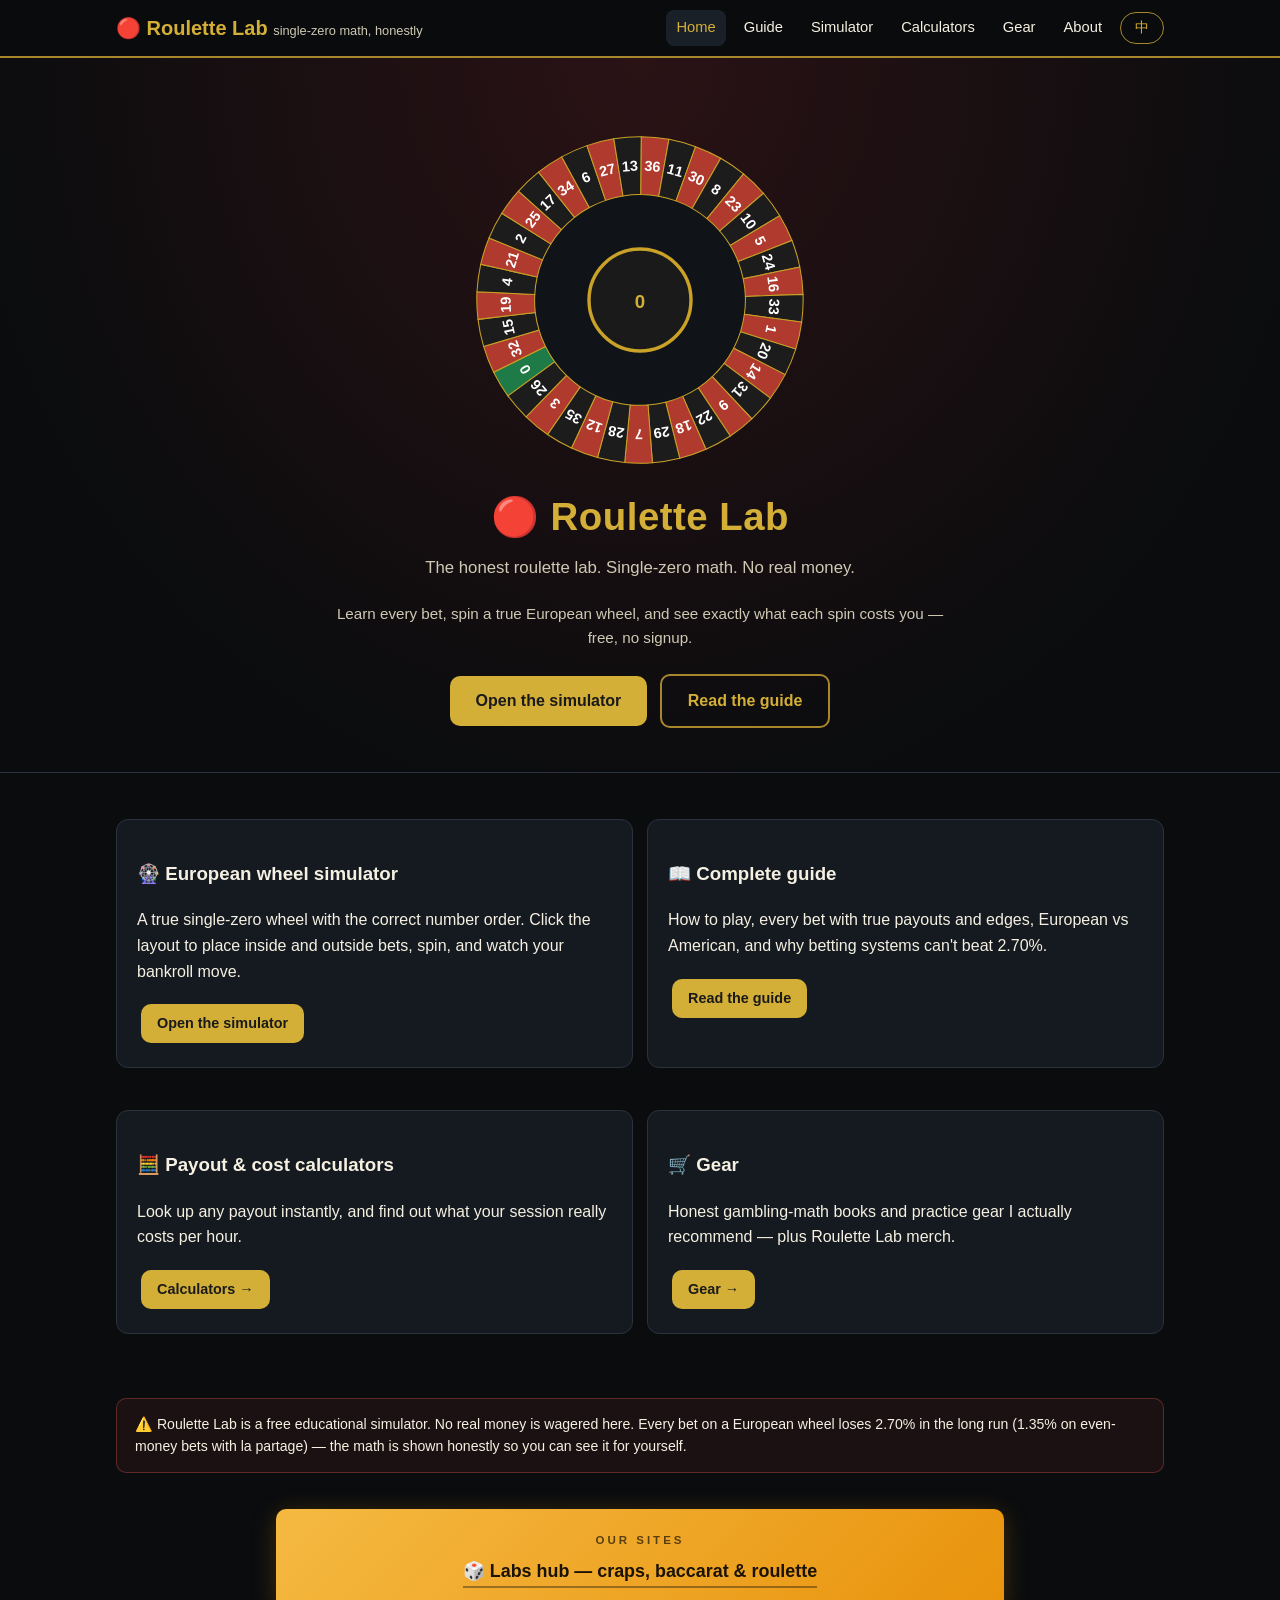
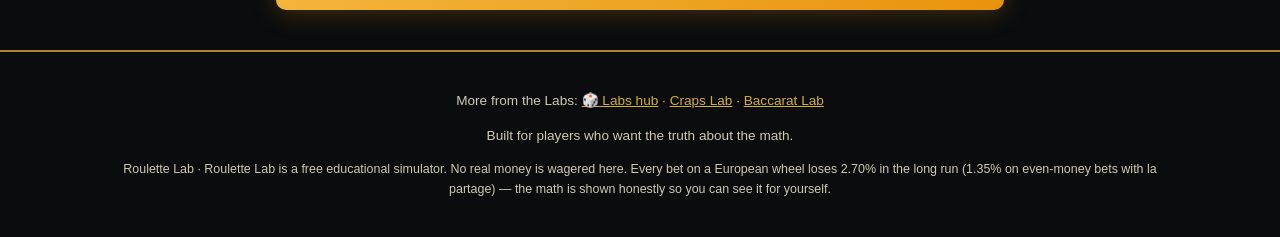
==== index.html @ 087f4b53 "Roulette Lab: full site launch (EN+ZH)" ====
<!DOCTYPE html>
<html lang="en">
<head>
<meta charset="utf-8">
<meta name="viewport" content="width=device-width, initial-scale=1">
<title>Roulette Lab — The Honest European Roulette Guide & Simulator</title>
<meta name="description" content="Free European roulette simulator with true single-zero math, complete betting guide, payout calculators. No real money.">
<link rel="stylesheet" href="styles.css">
<script src="i18n.js"></script>
<!-- AdSense: paste verification/auto-ads script here -->
</head>
<body>
<script>document.write(navHTML('index.html'));</script>

<div class="hero">
  <div class="wrap">
    <div class="wheel-wrap"><svg class="wheel" id="heroWheel" viewBox="0 0 200 200"></svg></div>
    <h1>🔴 Roulette Lab</h1>
    <p class="sub" data-i18n="hero_tag"></p>
    <p class="sub" data-i18n="hero_sub" style="font-size:.95rem"></p>
    <a class="btn" href="simulator.html" data-i18n="cta_sim"></a>
    <a class="btn ghost" href="guide.html" data-i18n="cta_guide"></a>
  </div>
</div>

<div class="wrap">
  <section class="block">
    <div class="grid cols2">
      <div class="card">
        <h3>🎡 <span data-i18n="feat_sim_t"></span></h3>
        <p data-i18n="feat_sim_d"></p>
        <a class="btn small" href="simulator.html" data-i18n="cta_sim"></a>
      </div>
      <div class="card">
        <h3>📖 <span data-i18n="feat_guide_t"></span></h3>
        <p data-i18n="feat_guide_d"></p>
        <a class="btn small" href="guide.html" data-i18n="cta_guide"></a>
      </div>
      <div class="card">
        <h3>🧮 <span data-i18n="feat_calc_t"></span></h3>
        <p data-i18n="feat_calc_d"></p>
        <a class="btn small" href="calculators.html">Calculators →</a>
      </div>
      <div class="card">
        <h3>🛒 <span data-i18n="feat_gear_t"></span></h3>
        <p data-i18n="feat_gear_d"></p>
        <a class="btn small" href="gear.html">Gear →</a>
      </div>
    </div>
  </section>

  <script>document.write(disclosure());</script>
  </div>

<script>document.write(adSlot());</script>
<script>document.write(footerHTML());</script>
<script src="roulette-wheel.js"></script>
<script>
drawWheel(document.getElementById('heroWheel'), -1);
let ha=0; setInterval(()=>{ ha=(ha+9)%360; drawWheel(document.getElementById('heroWheel'), ha); }, 120);
</script>
</body>
</html>
---- styles.css ----
/* Roulette Lab — European wheel theme, mobile-first. Adapted from the Labs family conventions. */
:root{
  --felt:#101418; --felt-dark:#0a0c0e; --felt-light:#1a2027;
  --gold:#d4af37; --gold-dim:#a8872c;
  --cream:#f5f0e1; --cream-dim:#cfc9b4;
  --red:#c0392b; --red-bright:#e05252; --green:#1e7a46; --blue:#5aa9e6;
  --card:#141a20; --line:#2a333d;
  --radius:12px;
}
*{box-sizing:border-box}
html{-webkit-text-size-adjust:100%}
body{
  margin:0; background:var(--felt-dark); color:var(--cream);
  font-family:-apple-system,BlinkMacSystemFont,"Segoe UI",Roboto,"Helvetica Neue",Arial,"PingFang TC","Microsoft JhengHei",sans-serif;
  line-height:1.6;
}
a{color:var(--gold)}
.wrap{max-width:1080px;margin:0 auto;padding:0 16px}
/* ---------- header / nav ---------- */
header.site{position:sticky;top:0;z-index:50;background:rgba(10,12,14,.96);border-bottom:2px solid var(--gold-dim);backdrop-filter:blur(4px)}
.nav{display:flex;align-items:center;gap:8px;padding:10px 16px;max-width:1080px;margin:0 auto;flex-wrap:wrap}
.brand{font-weight:800;font-size:1.25rem;color:var(--gold);text-decoration:none;margin-right:auto;white-space:nowrap}
.brand small{color:var(--cream-dim);font-weight:400;font-size:.8rem}
.nav a.nl{color:var(--cream);text-decoration:none;padding:6px 10px;border-radius:8px;font-size:.92rem;white-space:nowrap}
.nav a.nl:hover,.nav a.nl.active{background:var(--felt-light);color:var(--gold)}
.langbtn{background:transparent;border:1px solid var(--gold-dim);color:var(--gold);border-radius:999px;padding:6px 14px;font-size:.85rem;cursor:pointer;white-space:nowrap}
.langbtn:hover{background:var(--gold);color:#1a1a1a}
/* ---------- hero ---------- */
.hero{background:radial-gradient(ellipse at 50% 0%,#2a1215,#0a0c0e 75%);text-align:center;padding:56px 16px 40px;border-bottom:1px solid var(--line)}
.hero h1{margin:0 0 8px;font-size:2.4rem;color:var(--gold);letter-spacing:.5px}
.hero p.sub{color:var(--cream-dim);max-width:640px;margin:0 auto 20px;font-size:1.05rem}
.btn{display:inline-block;background:var(--gold);color:#1a1a1a;font-weight:700;border:none;border-radius:10px;padding:12px 26px;font-size:1rem;cursor:pointer;text-decoration:none;margin:4px}
.btn:hover{background:#e8c34a}
.btn.ghost{background:transparent;color:var(--gold);border:2px solid var(--gold-dim)}
.btn.ghost:hover{border-color:var(--gold);color:var(--gold)}
.btn.danger{background:var(--red-bright);color:#fff}
.btn.small{padding:8px 16px;font-size:.9rem}
/* ---------- wheel ---------- */
.wheel-wrap{display:flex;justify-content:center;margin:16px 0}
.wheel{width:min(340px,80vw);height:min(340px,80vw)}
.wheel-ball{transition:transform 2.2s cubic-bezier(.15,.85,.25,1)}
/* ---------- roulette layout ---------- */
.rlayout{background:#0d5c3f;border:3px solid #6b4f1d;border-radius:18px;padding:14px;margin:16px 0;user-select:none}
.rgrid{display:grid;grid-template-columns:52px repeat(12,1fr);gap:3px;max-width:760px;margin:0 auto}
.rnum{aspect-ratio:1;display:flex;align-items:center;justify-content:center;font-weight:800;font-size:.85rem;border-radius:6px;cursor:pointer;color:#fff;position:relative;border:1px solid rgba(255,255,255,.25)}
.rnum.red{background:#b03a2e}.rnum.black{background:#1c1c1c}.rnum.zero{background:#1e7a46;grid-row:span 3}
.rnum:hover{filter:brightness(1.35)}
.rnum .chip{position:absolute;top:-7px;right:-5px;background:var(--gold);color:#1a1a1a;font-size:.6rem;font-weight:700;border-radius:999px;padding:1px 6px;z-index:2}
.rnum.winner{outline:3px solid var(--gold);outline-offset:2px;animation:pulse 1s}
@keyframes pulse{0%{transform:scale(1)}50%{transform:scale(1.12)}100%{transform:scale(1)}}
.rout{grid-column:span 4;display:flex;align-items:center;justify-content:center;font-weight:700;font-size:.8rem;border-radius:6px;cursor:pointer;padding:10px 4px;border:1px solid rgba(255,255,255,.25);background:#23404f;color:var(--cream);position:relative}
.rout:hover{filter:brightness(1.3)}
.rout .chip{position:absolute;top:-7px;right:-5px;background:var(--gold);color:#1a1a1a;font-size:.6rem;font-weight:700;border-radius:999px;padding:1px 6px;z-index:2}
.rout.even{background:#3a2b1a}
.chiprack{display:flex;gap:8px;justify-content:center;margin:12px 0;flex-wrap:wrap}
.pchip{width:52px;height:52px;border-radius:50%;display:flex;align-items:center;justify-content:center;font-weight:800;cursor:pointer;border:3px dashed rgba(255,255,255,.5);color:#fff;font-size:.8rem}
.pchip.sel{outline:3px solid var(--gold);outline-offset:3px}
/* ---------- cards / sections ---------- */
section.block{padding:32px 0}
h2.sec{color:var(--gold);border-bottom:2px solid var(--line);padding-bottom:8px;margin-top:0}
.card{background:var(--card);border:1px solid var(--line);border-radius:var(--radius);padding:20px;margin:14px 0}
.grid{display:grid;gap:14px}
@media(min-width:720px){.grid.cols2{grid-template-columns:1fr 1fr}.grid.cols3{grid-template-columns:1fr 1fr 1fr}}
.kv{display:flex;justify-content:space-between;padding:6px 0;border-bottom:1px dashed var(--line)}
.kv:last-child{border-bottom:none}
.kv b{color:var(--gold)}
.pos{color:var(--green)} .neg{color:var(--red-bright)}
.pill{display:inline-block;background:var(--felt-light);border:1px solid var(--gold-dim);color:var(--gold);border-radius:999px;padding:2px 12px;font-size:.8rem;margin:2px}
/* ---------- tabs ---------- */
.tabs{display:flex;gap:6px;flex-wrap:wrap;margin:16px 0}
.tab{background:var(--card);border:1px solid var(--line);color:var(--cream);border-radius:10px;padding:10px 16px;cursor:pointer;font-size:.95rem}
.tab:hover{border-color:var(--gold)}
.tab.active{background:var(--gold);color:#1a1a1a;font-weight:700;border-color:var(--gold)}
.tabpane{display:none}
.tabpane.active{display:block;animation:fade .25s}
@keyframes fade{from{opacity:0}to{opacity:1}}
/* ---------- tables ---------- */
table.data{width:100%;border-collapse:collapse;font-size:.92rem;margin:12px 0}
table.data th,table.data td{padding:8px 10px;border-bottom:1px solid var(--line);text-align:left}
table.data th{color:var(--gold);font-weight:700;background:rgba(212,175,55,.06)}
table.data tr:hover td{background:rgba(212,175,55,.04)}
.num{text-align:right;font-variant-numeric:tabular-nums}
/* ---------- forms ---------- */
label.f{display:block;margin:10px 0 4px;color:var(--cream-dim);font-size:.9rem}
input[type=text],input[type=number],select{background:#141a20;border:1px solid var(--line);color:var(--cream);border-radius:8px;padding:10px 12px;font-size:1rem;width:100%;max-width:320px}
input:focus,select:focus{outline:2px solid var(--gold-dim)}
.rowflex{display:flex;gap:12px;flex-wrap:wrap;align-items:end}
.checkrow{display:flex;align-items:center;gap:8px;margin:8px 0}
.checkrow input{width:auto;accent-color:var(--gold)}
/* ---------- log ---------- */
.log{background:#07090b;border:1px solid var(--line);border-radius:8px;padding:12px;height:180px;overflow-y:auto;font-family:ui-monospace,monospace;font-size:.82rem}
.log div{padding:2px 0;border-bottom:1px dotted #223}
.stat-grid{display:grid;grid-template-columns:repeat(auto-fit,minmax(140px,1fr));gap:10px;margin:14px 0}
.stat{background:#07090b;border:1px solid var(--line);border-radius:10px;padding:12px;text-align:center}
.stat .v{font-size:1.5rem;font-weight:800;color:var(--gold)}
.stat .l{font-size:.78rem;color:var(--cream-dim)}
/* ---------- ad slots ---------- */
.ad-slot{margin:22px auto;max-width:728px;min-height:90px;border:1px dashed #4a5a52;border-radius:8px;display:flex;align-items:center;justify-content:center;color:#6b7a72;font-size:.75rem;letter-spacing:2px;background:rgba(255,255,255,.02)}
.ad-note{font-size:.78rem;color:#8a968f;text-align:center;max-width:640px;margin:0 auto 8px}
/* ---------- house ad: bottom banner, high-visibility ---------- */
.house-ad{margin:36px auto 8px;max-width:728px;border-radius:10px;background:linear-gradient(135deg,#f5b942,#e8930c);color:#1a1206;padding:22px 26px;text-align:center;box-shadow:0 4px 24px rgba(232,147,12,.25)}
.house-ad-label{display:block;font-size:.72rem;letter-spacing:3px;text-transform:uppercase;font-weight:700;opacity:.7;margin-bottom:8px}
.house-ad-link{display:inline-block;font-size:1.12rem;font-weight:800;color:#1a1206;text-decoration:none;border-bottom:2px solid rgba(26,18,6,.4);letter-spacing:normal}
.house-ad-link:hover{border-bottom-color:#1a1206}
/* ---------- misc ---------- */
footer.site{border-top:2px solid var(--gold-dim);margin-top:40px;padding:24px 16px;text-align:center;color:var(--cream-dim);font-size:.85rem}
.disclosure{background:rgba(224,82,82,.08);border:1px solid rgba(224,82,82,.35);border-radius:10px;padding:14px 18px;font-size:.88rem;margin:18px 0}
.callout{background:rgba(212,175,55,.08);border-left:4px solid var(--gold);padding:12px 16px;border-radius:0 10px 10px 0;margin:14px 0}
details{background:var(--card);border:1px solid var(--line);border-radius:10px;padding:12px 16px;margin:10px 0}
summary{cursor:pointer;font-weight:700;color:var(--gold)}
.quiz-opt{display:block;width:100%;text-align:left;background:var(--card);border:1px solid var(--line);color:var(--cream);border-radius:10px;padding:12px;margin:8px 0;cursor:pointer;font-size:1rem}
.quiz-opt:hover{border-color:var(--gold)}
.quiz-opt.right{border-color:var(--green);background:rgba(76,175,125,.12)}
.quiz-opt.wrong{border-color:var(--red-bright);background:rgba(224,82,82,.12)}
.big{font-size:1.15rem}
.center{text-align:center}
.muted{color:var(--cream-dim)}
.mt{margin-top:18px}
@media(max-width:560px){.hero h1{font-size:1.8rem}.rgrid{grid-template-columns:40px repeat(12,1fr)}.rnum{font-size:.68rem}}
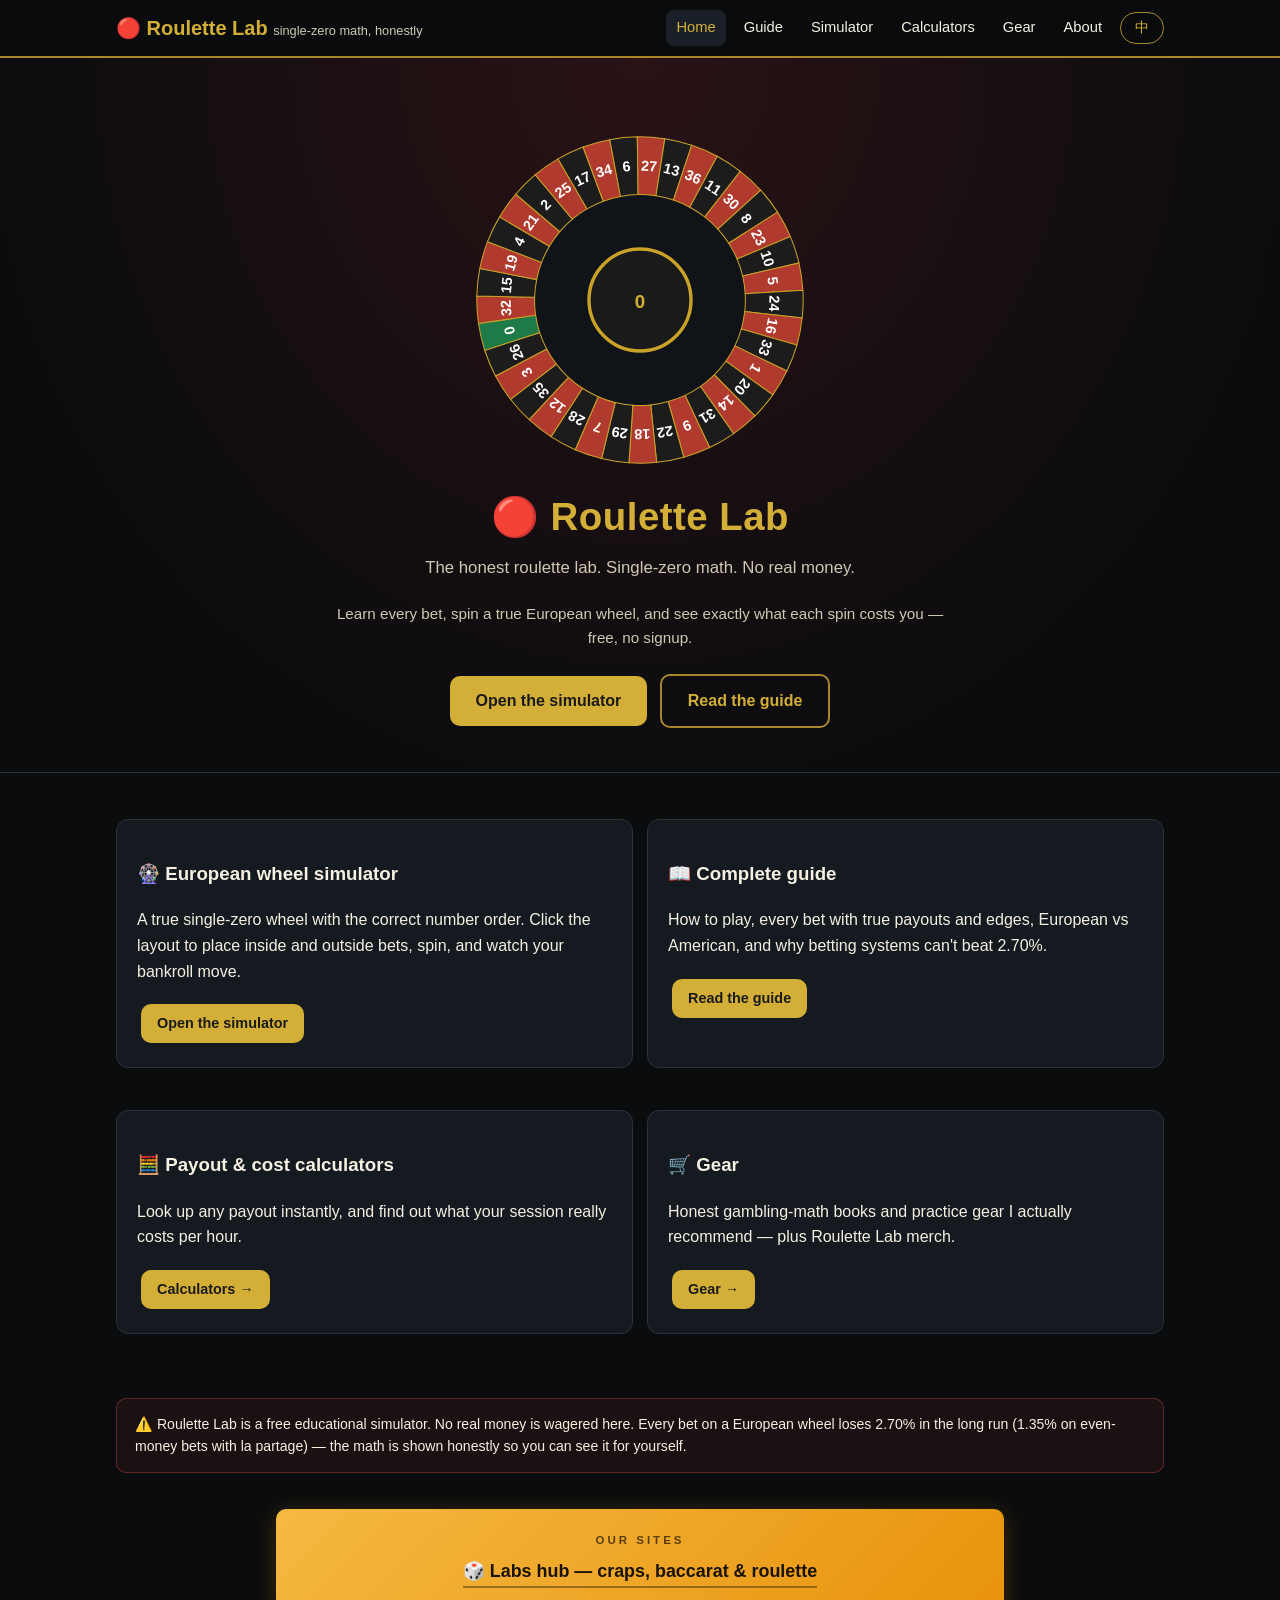
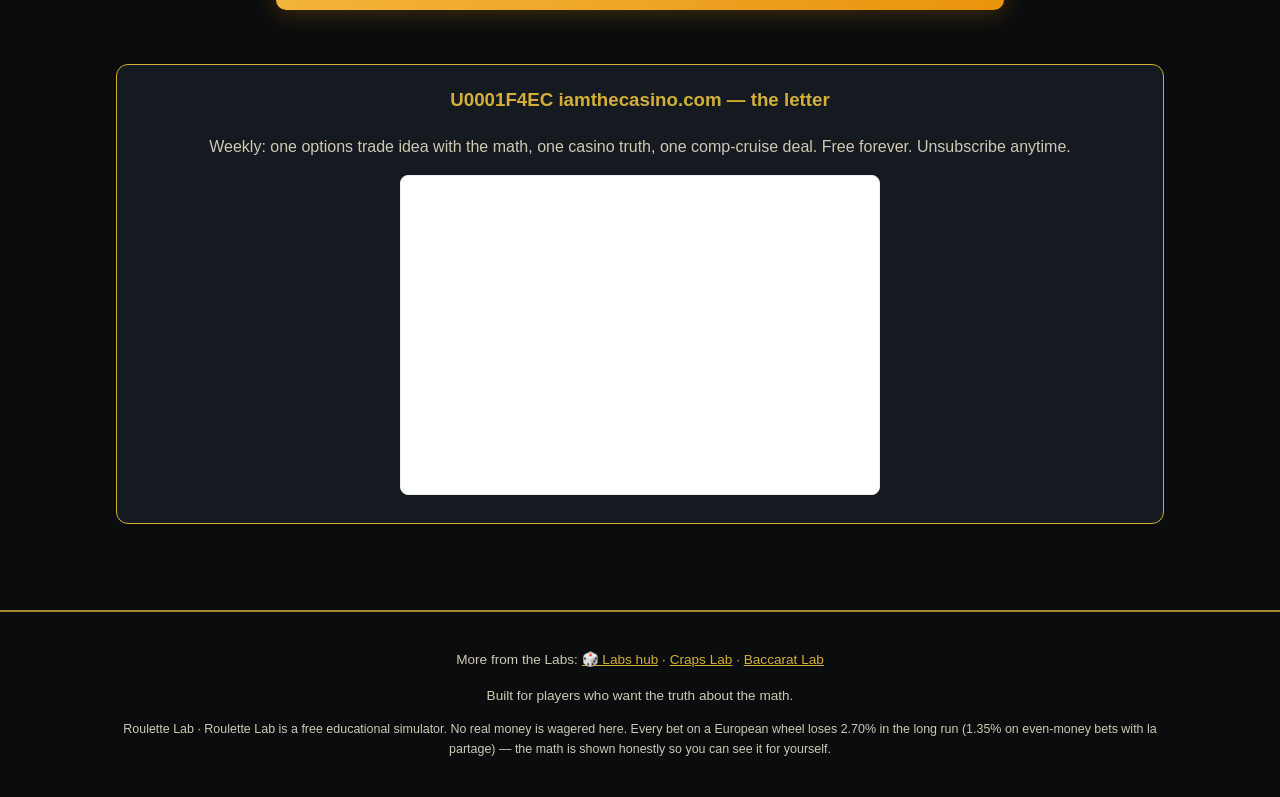
==== commit af9facef: "Add GA4 measurement (Hedgewiz Sites)" ====
--- a/index.html
+++ b/index.html
@@ -1,6 +1,14 @@
 <!DOCTYPE html>
 <html lang="en">
 <head>
+<script async src="https://www.googletagmanager.com/gtag/js?id=G-06B9LNEBJJ"></script>
+<script>
+  window.dataLayer = window.dataLayer || [];
+  function gtag(){dataLayer.push(arguments);}
+  gtag('js', new Date());
+  gtag('config', 'G-06B9LNEBJJ');
+</script>
+
 <meta charset="utf-8">
 <meta name="viewport" content="width=device-width, initial-scale=1">
 <title>Roulette Lab — The Honest European Roulette Guide & Simulator</title>
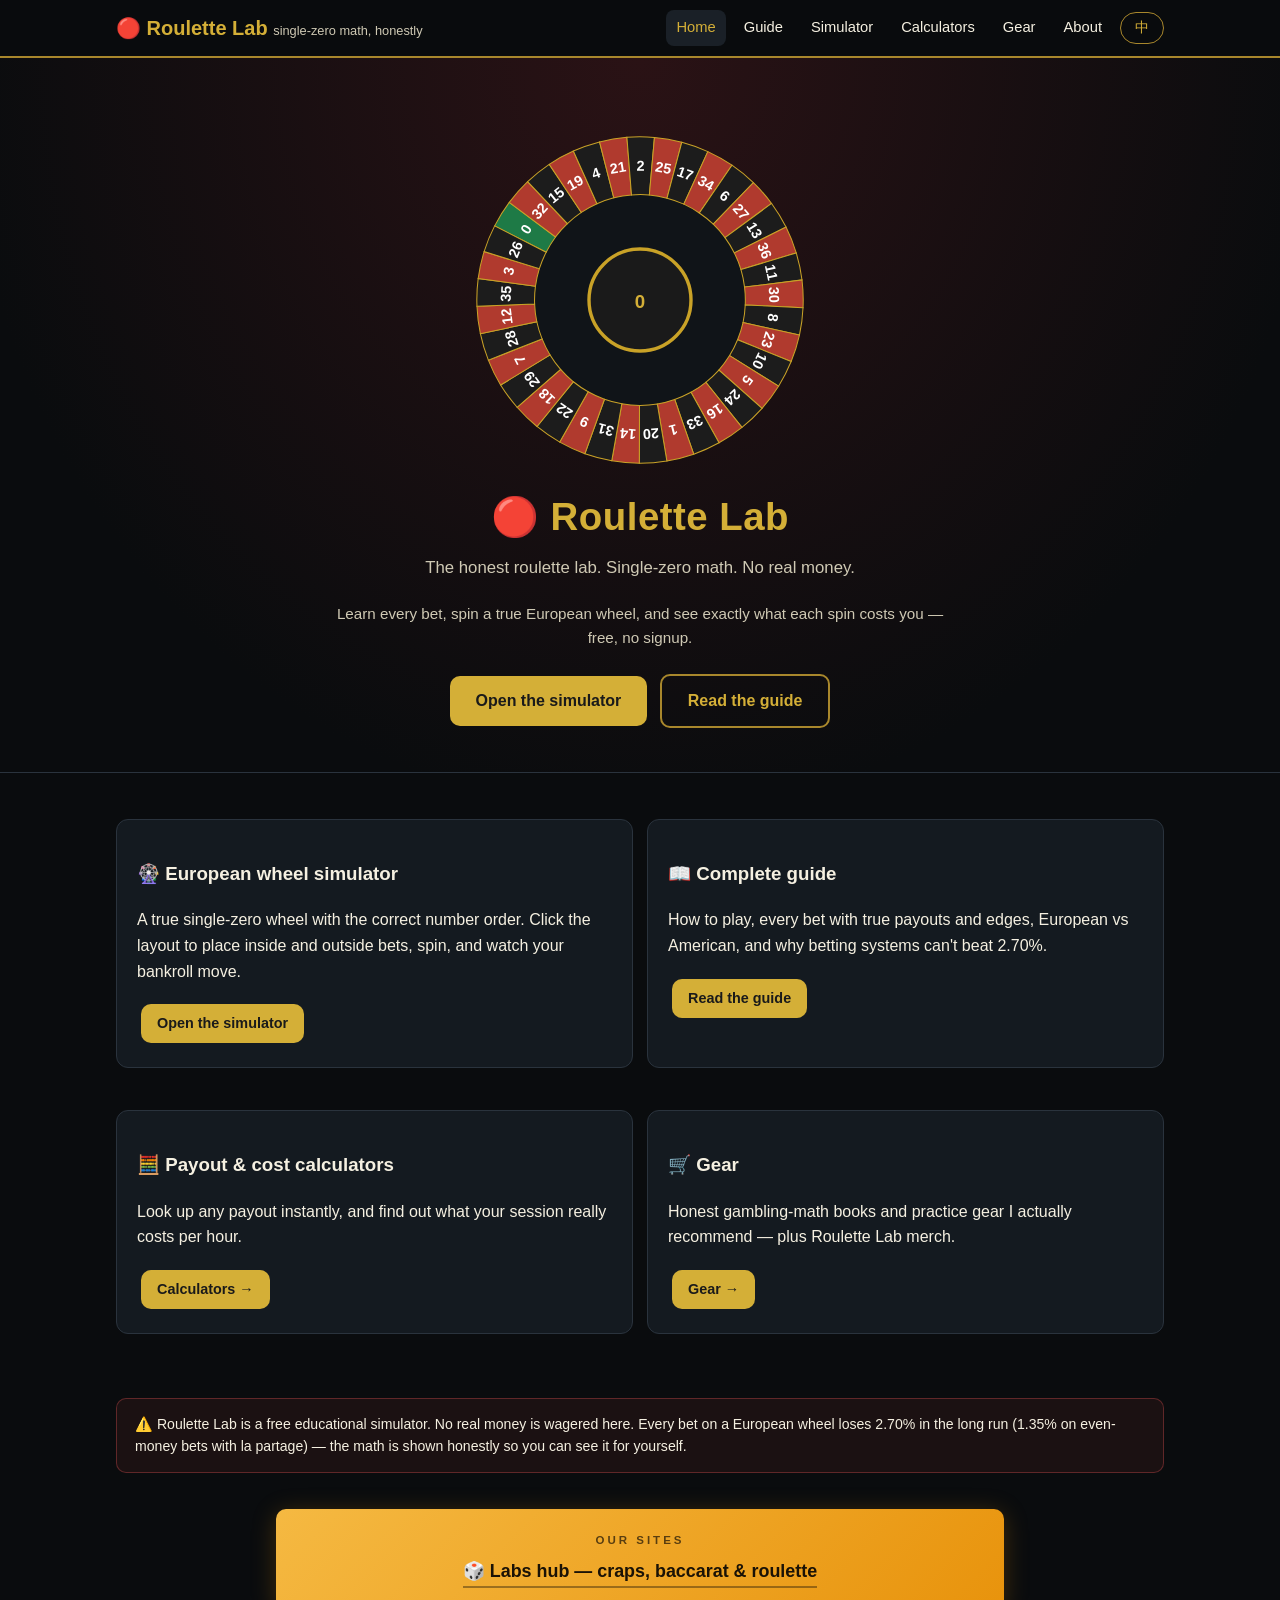
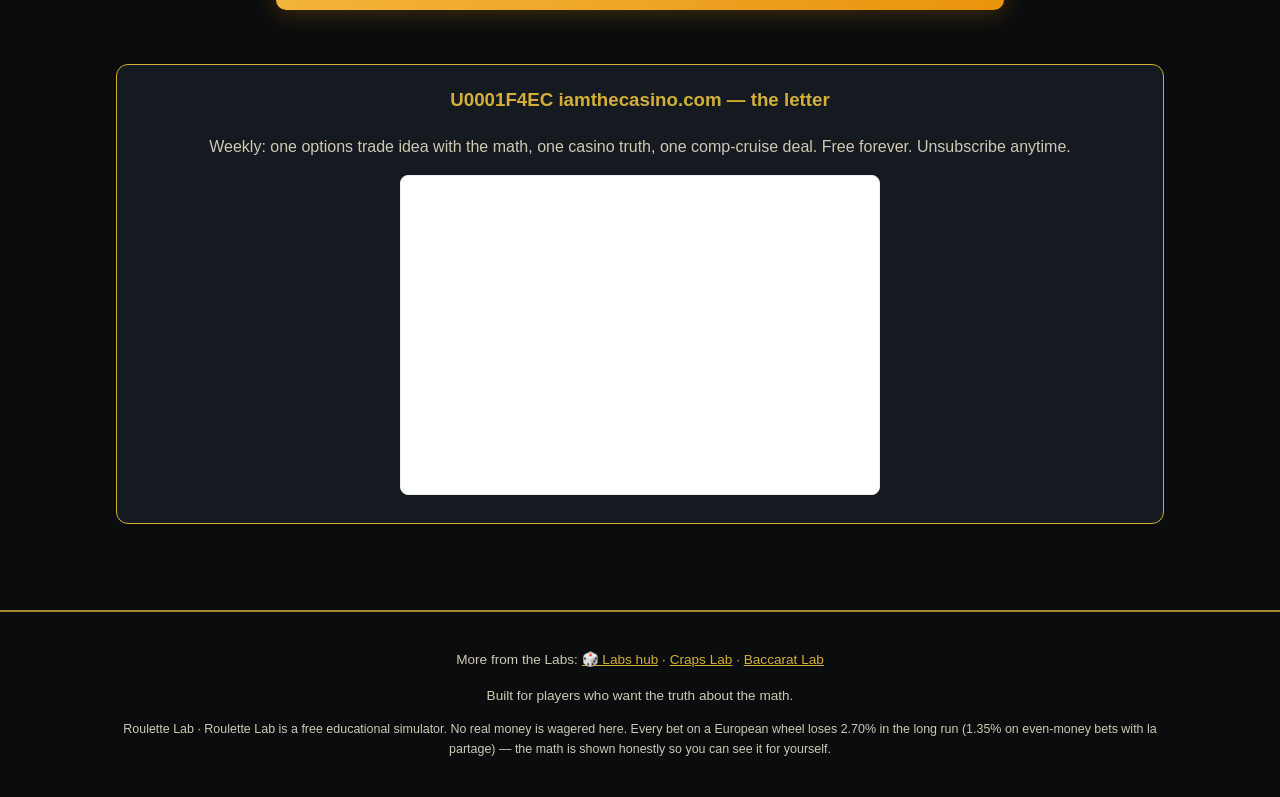
==== commit 9ad5b403: "Add AdSense code (ca-pub-2871648321226549)" ====
--- a/index.html
+++ b/index.html
@@ -1,6 +1,8 @@
 <!DOCTYPE html>
 <html lang="en">
 <head>
+<script async src="https://pagead2.googlesyndication.com/pagead/js/adsbygoogle.js?client=ca-pub-2871648321226549" crossorigin="anonymous"></script>
+
 <script async src="https://www.googletagmanager.com/gtag/js?id=G-06B9LNEBJJ"></script>
 <script>
   window.dataLayer = window.dataLayer || [];
